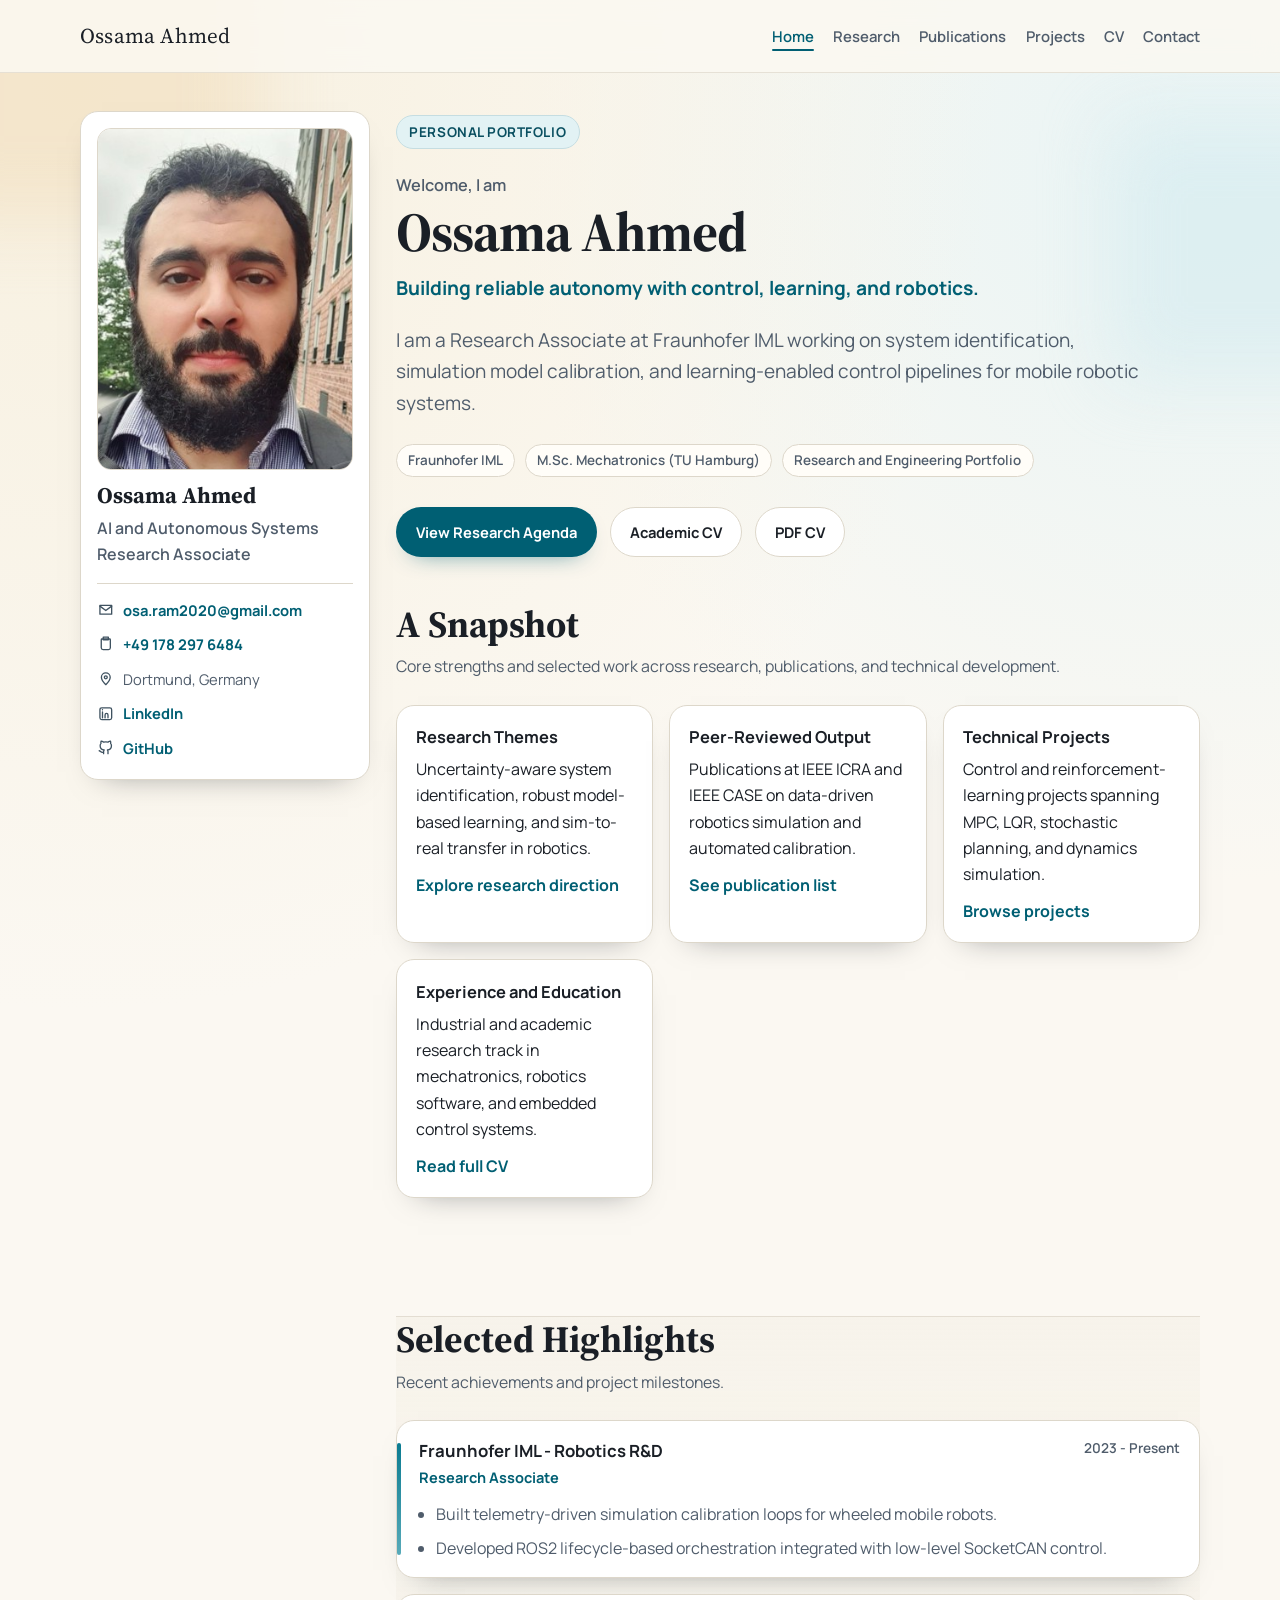
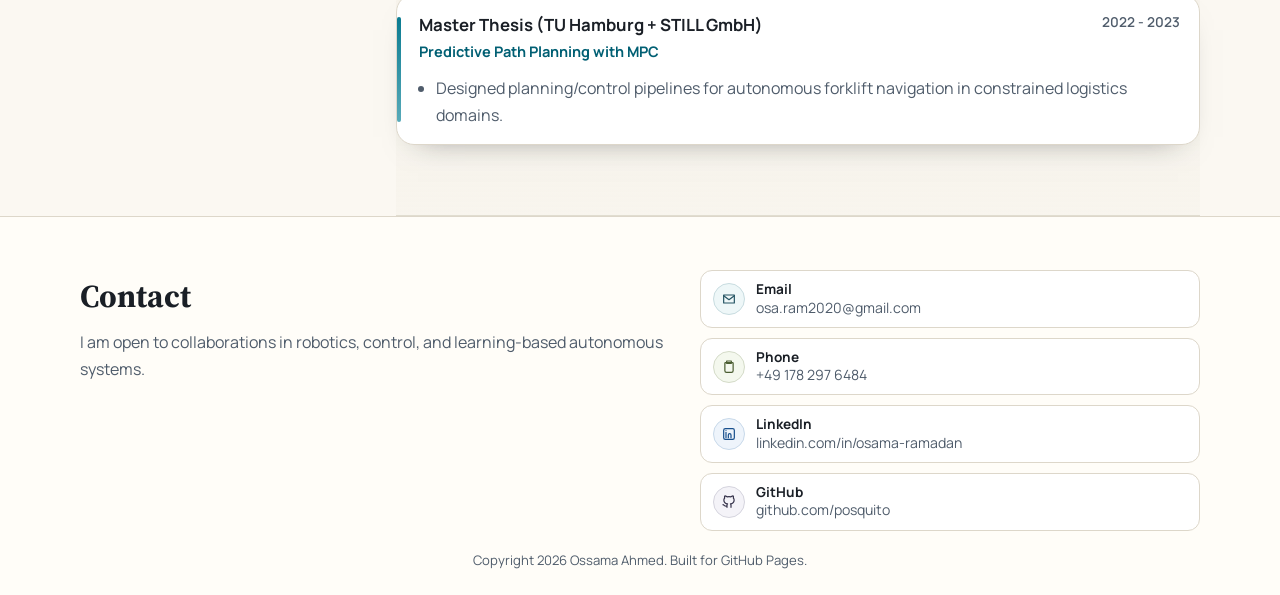
==== index.html @ fe667ec6 "improved the contact section" ====
<!DOCTYPE html>
<html lang="en">
<head>
  <meta charset="UTF-8">
  <meta name="viewport" content="width=device-width, initial-scale=1.0">
  <meta name="description" content="Personal academic portfolio of Ossama Ahmed in robotics, control, and autonomous systems.">
  <title>Ossama Ahmed | Portfolio</title>
  <link rel="preconnect" href="https://fonts.googleapis.com">
  <link rel="preconnect" href="https://fonts.gstatic.com" crossorigin>
  <link href="https://fonts.googleapis.com/css2?family=Manrope:wght@400;500;600;700;800&family=Source+Serif+4:opsz,wght@8..60,500;8..60,700&display=swap" rel="stylesheet">
  <link rel="stylesheet" href="assets/css/style.css">
</head>
<body>
  <div class="bg-orb orb-a" aria-hidden="true"></div>
  <div class="bg-orb orb-b" aria-hidden="true"></div>

  <header class="site-header">
    <nav class="navbar container" aria-label="Main navigation">
      <a class="logo" href="index.html">Ossama Ahmed</a>
      <ul class="nav-links">
        <li><a href="index.html" data-nav="home">Home</a></li>
        <li><a href="research.html" data-nav="research">Research</a></li>
        <li><a href="publications.html" data-nav="publications">Publications</a></li>
        <li><a href="projects.html" data-nav="projects">Projects</a></li>
        <li><a href="cv.html" data-nav="cv">CV</a></li>
        <li><a href="#contact">Contact</a></li>
      </ul>
    </nav>
  </header>

  <main class="home-main container">
    <aside class="home-sidebar reveal" aria-label="Profile and contact">
      <div class="sidebar-card card">
        <div class="profile-photo-wrap">
          <img src="assets/images/Oss.jpeg" alt="Portrait of Ossama Ahmed" class="profile-photo">
        </div>
        <div class="profile-details">
          <h2>Ossama Ahmed</h2>
          <p>AI and Autonomous Systems Research Associate</p>
        </div>
        <ul class="sidebar-contact-list">
          <li>
            <span class="contact-item">
              <span class="contact-icon" aria-hidden="true">
                <svg viewBox="0 0 24 24" fill="none" xmlns="http://www.w3.org/2000/svg">
                  <path d="M4 6h16v12H4z" stroke="currentColor" stroke-width="1.8" stroke-linejoin="round"/>
                  <path d="m4 7 8 6 8-6" stroke="currentColor" stroke-width="1.8" stroke-linecap="round" stroke-linejoin="round"/>
                </svg>
              </span>
              <a href="mailto:osa.ram2020@gmail.com">osa.ram2020@gmail.com</a>
            </span>
          </li>
          <li>
            <span class="contact-item">
              <span class="contact-icon" aria-hidden="true">
                <svg viewBox="0 0 24 24" fill="none" xmlns="http://www.w3.org/2000/svg">
                  <path d="M8.5 3h7v3.5h-7z" stroke="currentColor" stroke-width="1.8" stroke-linejoin="round"/>
                  <path d="M6.8 5.5h10.4a1 1 0 0 1 1 1v11a2.5 2.5 0 0 1-2.5 2.5H8.3A2.5 2.5 0 0 1 5.8 17.5v-11a1 1 0 0 1 1-1Z" stroke="currentColor" stroke-width="1.8"/>
                </svg>
              </span>
              <a href="tel:+491782976484">+49 178 297 6484</a>
            </span>
          </li>
          <li>
            <span class="contact-item">
              <span class="contact-icon" aria-hidden="true">
                <svg viewBox="0 0 24 24" fill="none" xmlns="http://www.w3.org/2000/svg">
                  <path d="M12 20s6-5.7 6-10a6 6 0 1 0-12 0c0 4.3 6 10 6 10Z" stroke="currentColor" stroke-width="1.8" stroke-linejoin="round"/>
                  <circle cx="12" cy="10" r="2" stroke="currentColor" stroke-width="1.8"/>
                </svg>
              </span>
              <span>Dortmund, Germany</span>
            </span>
          </li>
          <li>
            <span class="contact-item">
              <span class="contact-icon" aria-hidden="true">
                <svg viewBox="0 0 24 24" fill="none" xmlns="http://www.w3.org/2000/svg">
                  <path d="M7.5 9.5v8M7.5 6.5v.01M11 17.5v-4c0-1.1.9-2 2-2s2 .9 2 2v4" stroke="currentColor" stroke-width="1.8" stroke-linecap="round"/>
                  <rect x="4" y="4" width="16" height="16" rx="2.5" stroke="currentColor" stroke-width="1.8"/>
                </svg>
              </span>
              <a href="https://www.linkedin.com/in/osama-ramadan" target="_blank" rel="noopener noreferrer">LinkedIn</a>
            </span>
          </li>
          <li>
            <span class="contact-item">
              <span class="contact-icon" aria-hidden="true">
                <svg viewBox="0 0 24 24" fill="none" xmlns="http://www.w3.org/2000/svg">
                  <path d="M9 18c-4 1.2-4-2-6-2m12 4v-3a2.7 2.7 0 0 0-.8-2.1c2.7-.3 5.5-1.3 5.5-5.8A4.5 4.5 0 0 0 18.5 6 4.2 4.2 0 0 0 18.4 3S17.3 2.7 15 4.2a12 12 0 0 0-6 0C6.7 2.7 5.6 3 5.6 3A4.2 4.2 0 0 0 5.5 6a4.5 4.5 0 0 0-1.2 3.1c0 4.5 2.8 5.5 5.5 5.8A2.7 2.7 0 0 0 9 17v3" stroke="currentColor" stroke-width="1.8" stroke-linecap="round" stroke-linejoin="round"/>
                </svg>
              </span>
              <a href="https://github.com/posquito" target="_blank" rel="noopener noreferrer">GitHub</a>
            </span>
          </li>
        </ul>
      </div>
    </aside>

    <div class="home-content">
      <section class="hero reveal">
        <p class="eyebrow">Personal Portfolio</p>
        <p class="hero-intro">Welcome, I am</p>
        <h1 class="hero-name">Ossama Ahmed</h1>
        <p class="hero-role">Building reliable autonomy with control, learning, and robotics.</p>
        <p class="subtitle">
          I am a Research Associate at Fraunhofer IML working on system identification,
          simulation model calibration, and learning-enabled control pipelines for mobile robotic systems.
        </p>
        <div class="hero-meta">
          <span>Fraunhofer IML</span>
          <span>M.Sc. Mechatronics (TU Hamburg)</span>
          <span>Research and Engineering Portfolio</span>
        </div>
        <div class="hero-cta">
          <a href="research.html" class="btn btn-primary">View Research Agenda</a>
          <a href="cv.html" class="btn btn-secondary">Academic CV</a>
          <a href="assets/Awesome_CV.pdf" class="btn btn-secondary" target="_blank" rel="noopener noreferrer">PDF CV</a>
        </div>
      </section>

      <section class="section reveal">
        <div class="section-heading">
          <h2>A Snapshot</h2>
          <p>Core strengths and selected work across research, publications, and technical development.</p>
        </div>
        <div class="quick-grid">
          <article class="card quick-card">
            <h3>Research Themes</h3>
            <p>Uncertainty-aware system identification, robust model-based learning, and sim-to-real transfer in robotics.</p>
            <a href="research.html" class="text-link">Explore research direction</a>
          </article>
          <article class="card quick-card">
            <h3>Peer-Reviewed Output</h3>
            <p>Publications at IEEE ICRA and IEEE CASE on data-driven robotics simulation and automated calibration.</p>
            <a href="publications.html" class="text-link">See publication list</a>
          </article>
          <article class="card quick-card">
            <h3>Technical Projects</h3>
            <p>Control and reinforcement-learning projects spanning MPC, LQR, stochastic planning, and dynamics simulation.</p>
            <a href="projects.html" class="text-link">Browse projects</a>
          </article>
          <article class="card quick-card">
            <h3>Experience and Education</h3>
            <p>Industrial and academic research track in mechatronics, robotics software, and embedded control systems.</p>
            <a href="cv.html" class="text-link">Read full CV</a>
          </article>
        </div>
      </section>

      <section class="section section-alt reveal">
        <div class="section-heading">
          <h2>Selected Highlights</h2>
          <p>Recent achievements and project milestones.</p>
        </div>
        <div class="timeline compact-timeline">
          <article class="timeline-item card">
            <div class="timeline-head">
              <div>
                <h3>Fraunhofer IML - Robotics R&amp;D</h3>
                <p class="role">Research Associate</p>
              </div>
              <p class="date">2023 - Present</p>
            </div>
            <ul>
              <li>Built telemetry-driven simulation calibration loops for wheeled mobile robots.</li>
              <li>Developed ROS2 lifecycle-based orchestration integrated with low-level SocketCAN control.</li>
            </ul>
          </article>
          <article class="timeline-item card">
            <div class="timeline-head">
              <div>
                <h3>Master Thesis (TU Hamburg + STILL GmbH)</h3>
                <p class="role">Predictive Path Planning with MPC</p>
              </div>
              <p class="date">2022 - 2023</p>
            </div>
            <ul>
              <li>Designed planning/control pipelines for autonomous forklift navigation in constrained logistics domains.</li>
            </ul>
          </article>
        </div>
      </section>
    </div>
  </main>

  <footer id="contact" class="footer reveal">
    <div class="container footer-grid">
      <div>
        <h2>Contact</h2>
        <p>I am open to collaborations in robotics, control, and learning-based autonomous systems.</p>
      </div>
      <div class="contact-list" aria-label="Contact links">
        <a class="contact-link" href="mailto:osa.ram2020@gmail.com" aria-label="Send an email to Ossama Ahmed">
          <span class="contact-link-icon" aria-hidden="true">
            <svg viewBox="0 0 24 24" fill="none" xmlns="http://www.w3.org/2000/svg">
              <path d="M4 6h16v12H4z" stroke="currentColor" stroke-width="1.8" stroke-linejoin="round"/>
              <path d="m4 7 8 6 8-6" stroke="currentColor" stroke-width="1.8" stroke-linecap="round" stroke-linejoin="round"/>
            </svg>
          </span>
          <span class="contact-link-text">
            <strong>Email</strong>
            <span>osa.ram2020@gmail.com</span>
          </span>
        </a>
        <a class="contact-link" href="tel:+491782976484" aria-label="Call Ossama Ahmed">
          <span class="contact-link-icon" aria-hidden="true">
            <svg viewBox="0 0 24 24" fill="none" xmlns="http://www.w3.org/2000/svg">
              <path d="M8.5 3h7v3.5h-7z" stroke="currentColor" stroke-width="1.8" stroke-linejoin="round"/>
              <path d="M6.8 5.5h10.4a1 1 0 0 1 1 1v11a2.5 2.5 0 0 1-2.5 2.5H8.3A2.5 2.5 0 0 1 5.8 17.5v-11a1 1 0 0 1 1-1Z" stroke="currentColor" stroke-width="1.8"/>
            </svg>
          </span>
          <span class="contact-link-text">
            <strong>Phone</strong>
            <span>+49 178 297 6484</span>
          </span>
        </a>
        <a class="contact-link" href="https://www.linkedin.com/in/osama-ramadan" target="_blank" rel="noopener noreferrer" aria-label="Open Ossama Ahmed LinkedIn profile">
          <span class="contact-link-icon" aria-hidden="true">
            <svg viewBox="0 0 24 24" fill="none" xmlns="http://www.w3.org/2000/svg">
              <path d="M7.5 9.5v8M7.5 6.5v.01M11 17.5v-4c0-1.1.9-2 2-2s2 .9 2 2v4" stroke="currentColor" stroke-width="1.8" stroke-linecap="round"/>
              <rect x="4" y="4" width="16" height="16" rx="2.5" stroke="currentColor" stroke-width="1.8"/>
            </svg>
          </span>
          <span class="contact-link-text">
            <strong>LinkedIn</strong>
            <span>linkedin.com/in/osama-ramadan</span>
          </span>
        </a>
        <a class="contact-link" href="https://github.com/posquito" target="_blank" rel="noopener noreferrer" aria-label="Open Ossama Ahmed GitHub profile">
          <span class="contact-link-icon" aria-hidden="true">
            <svg viewBox="0 0 24 24" fill="none" xmlns="http://www.w3.org/2000/svg">
              <path d="M9 18c-4 1.2-4-2-6-2m12 4v-3a2.7 2.7 0 0 0-.8-2.1c2.7-.3 5.5-1.3 5.5-5.8A4.5 4.5 0 0 0 18.5 6 4.2 4.2 0 0 0 18.4 3S17.3 2.7 15 4.2a12 12 0 0 0-6 0C6.7 2.7 5.6 3 5.6 3A4.2 4.2 0 0 0 5.5 6a4.5 4.5 0 0 0-1.2 3.1c0 4.5 2.8 5.5 5.5 5.8A2.7 2.7 0 0 0 9 17v3" stroke="currentColor" stroke-width="1.8" stroke-linecap="round" stroke-linejoin="round"/>
            </svg>
          </span>
          <span class="contact-link-text">
            <strong>GitHub</strong>
            <span>github.com/posquito</span>
          </span>
        </a>
      </div>
    </div>
    <p class="copyright">Copyright 2026 Ossama Ahmed. Built for GitHub Pages.</p>
  </footer>

  <script src="assets/js/main.js"></script>
</body>
</html>
---- assets/css/style.css ----
:root {
  --bg: #fbf8f2;
  --bg-soft: #f3efe5;
  --surface: #fffdf8;
  --surface-strong: #ffffff;
  --text: #1a1f26;
  --text-muted: #4f5c6b;
  --accent: #005f73;
  --accent-soft: #e2f2f4;
  --border: #ddd7ca;
  --shadow: 0 14px 30px -22px rgba(20, 26, 33, 0.5);
  --radius-lg: 18px;
  --radius-md: 12px;
  --font-sans: "Manrope", "Segoe UI", sans-serif;
  --font-serif: "Source Serif 4", Georgia, serif;
}

* {
  box-sizing: border-box;
  margin: 0;
  padding: 0;
}

html {
  scroll-behavior: smooth;
}

body {
  background:
    radial-gradient(circle at 6% 4%, #f7f0df 0, transparent 38%),
    radial-gradient(circle at 95% 8%, #e8f4f5 0, transparent 30%),
    var(--bg);
  color: var(--text);
  font-family: var(--font-sans);
  line-height: 1.65;
  -webkit-font-smoothing: antialiased;
  position: relative;
  overflow-x: hidden;
}

a {
  color: var(--accent);
  text-decoration: none;
}

a:hover,
a:focus-visible {
  text-decoration: underline;
}

.bg-orb {
  pointer-events: none;
  position: fixed;
  z-index: -1;
  filter: blur(35px);
  opacity: 0.45;
}

.orb-a {
  width: 340px;
  height: 340px;
  background: #f0d9b4;
  top: -120px;
  left: -80px;
}

.orb-b {
  width: 260px;
  height: 260px;
  background: #cfe9ee;
  right: -90px;
  top: 120px;
}

.container {
  width: min(1120px, 92vw);
  margin: 0 auto;
}

.site-header {
  position: sticky;
  top: 0;
  z-index: 100;
  border-bottom: 1px solid rgba(221, 215, 202, 0.7);
  background: rgba(251, 248, 242, 0.86);
  backdrop-filter: blur(12px);
}

.navbar {
  display: flex;
  justify-content: space-between;
  align-items: center;
  min-height: 72px;
  gap: 1.4rem;
}

.logo {
  font-family: var(--font-serif);
  font-size: 1.32rem;
  letter-spacing: 0.01em;
  color: var(--text);
}

.nav-links {
  list-style: none;
  display: flex;
  align-items: center;
  gap: 1.2rem;
  flex-wrap: wrap;
}

.nav-links a {
  color: var(--text-muted);
  font-size: 0.93rem;
  font-weight: 600;
  transition: color 0.25s ease;
}

.nav-links a:hover,
.nav-links a:focus-visible {
  color: var(--accent);
  text-decoration: none;
}

.nav-links a.active {
  color: var(--accent);
  position: relative;
}

.nav-links a.active::after {
  content: "";
  position: absolute;
  left: 0;
  bottom: -0.35rem;
  width: 100%;
  height: 2px;
  border-radius: 2px;
  background: var(--accent);
}

.hero {
  padding: 5.4rem 0 4.8rem;
}

.home-main {
  display: grid;
  grid-template-columns: minmax(250px, 290px) minmax(0, 1fr);
  gap: 1.6rem;
  padding-top: 2.4rem;
  align-items: start;
}

.home-sidebar {
  position: sticky;
  top: 94px;
}

.sidebar-card {
  padding: 1rem;
  border-radius: 20px;
  background: linear-gradient(180deg, #fffefa 0%, #fffdf8 100%);
}

.sidebar-contact-list {
  margin-top: 0.95rem;
  list-style: none;
  border-top: 1px solid var(--border);
  padding-top: 0.85rem;
  display: grid;
  gap: 0.46rem;
  color: var(--text-muted);
  font-size: 0.92rem;
}

.sidebar-contact-list a {
  font-weight: 700;
}

.contact-item {
  display: inline-flex;
  align-items: center;
  gap: 0.52rem;
}

.contact-icon {
  width: 1.1rem;
  height: 1.1rem;
  display: inline-flex;
  align-items: center;
  justify-content: center;
  color: #3f5260;
  flex-shrink: 0;
}

.contact-icon svg {
  width: 100%;
  height: 100%;
}

.home-content {
  min-width: 0;
}

.home-content .hero {
  padding: 0.2rem 0 2.8rem;
}

.home-content .section {
  padding-top: 0;
}

.home-content .section + .section {
  margin-top: 3rem;
}

.hero-layout {
  display: grid;
  grid-template-columns: 1.2fr 0.8fr;
  gap: 1.2rem;
  align-items: start;
}

.hero-main {
  padding-right: 0.4rem;
}

.hero-intro {
  margin-top: 0.35rem;
  color: var(--text-muted);
  font-size: 1.02rem;
  font-weight: 600;
}

.hero-name {
  margin-top: 0.12rem;
  max-width: 920px;
  font-family: var(--font-serif);
  font-size: clamp(2.4rem, 5.2vw, 4.15rem);
  letter-spacing: -0.024em;
  line-height: 1.04;
}

.hero-role {
  margin-top: 0.58rem;
  color: var(--accent);
  font-size: clamp(1rem, 1.8vw, 1.2rem);
  font-weight: 700;
}

.page-hero {
  padding: 4.1rem 0 2.8rem;
}

.eyebrow {
  display: inline-flex;
  align-items: center;
  gap: 0.5rem;
  margin-bottom: 1.1rem;
  padding: 0.32rem 0.8rem;
  border: 1px solid #c5dde1;
  background: var(--accent-soft);
  color: #094f60;
  border-radius: 999px;
  font-size: 0.84rem;
  font-weight: 700;
  text-transform: uppercase;
  letter-spacing: 0.04em;
}

.hero h1 {
  max-width: 920px;
  font-family: var(--font-serif);
  font-size: clamp(2rem, 4.6vw, 3.45rem);
  letter-spacing: -0.018em;
  line-height: 1.14;
}

.hero-profile {
  padding: 1rem;
  border-radius: 20px;
  background: linear-gradient(180deg, #fffefa 0%, #fffdf8 100%);
}

.profile-photo-wrap {
  width: 100%;
  aspect-ratio: 3 / 4;
  max-height: 360px;
  border-radius: 14px;
  overflow: hidden;
  border: 1px solid var(--border);
  background: #f6f1e7;
}

.profile-photo {
  width: 100%;
  height: 100%;
  object-fit: cover;
  display: block;
}

.profile-details {
  margin-top: 0.85rem;
}

.profile-details h2 {
  font-family: var(--font-serif);
  font-size: 1.4rem;
  line-height: 1.2;
}

.profile-details p {
  color: var(--text-muted);
  margin-top: 0.3rem;
  font-weight: 600;
}

.profile-points {
  margin-top: 0.7rem;
  padding-left: 1rem;
  color: var(--text-muted);
  font-size: 0.91rem;
}

.profile-points li + li {
  margin-top: 0.3rem;
}

.subtitle {
  max-width: 760px;
  margin-top: 1.25rem;
  color: var(--text-muted);
  font-size: clamp(1.04rem, 1.7vw, 1.19rem);
}

.hero-meta {
  display: flex;
  flex-wrap: wrap;
  gap: 0.62rem;
  margin-top: 1.55rem;
}

.hero-meta span {
  padding: 0.28rem 0.7rem;
  background: var(--surface);
  border: 1px solid var(--border);
  border-radius: 999px;
  font-size: 0.84rem;
  font-weight: 600;
  color: var(--text-muted);
}

.hero-cta {
  margin-top: 1.9rem;
  display: flex;
  gap: 0.8rem;
  flex-wrap: wrap;
}

.btn {
  border-radius: 999px;
  padding: 0.72rem 1.2rem;
  font-size: 0.92rem;
  font-weight: 700;
  border: 1px solid transparent;
  transition: transform 0.25s ease, box-shadow 0.25s ease, background-color 0.25s ease, border-color 0.25s ease;
}

.btn:hover,
.btn:focus-visible {
  text-decoration: none;
  transform: translateY(-1px);
}

.btn-primary {
  background: var(--accent);
  color: #ffffff;
  box-shadow: 0 10px 24px -16px rgba(0, 95, 115, 0.85);
}

.btn-primary:hover,
.btn-primary:focus-visible {
  background: #0a6d82;
}

.btn-secondary {
  border-color: var(--border);
  color: var(--text);
  background: var(--surface-strong);
}

.btn-secondary:hover,
.btn-secondary:focus-visible {
  border-color: #b8c6ce;
}

.section {
  padding: 4.4rem 0;
}

.section-alt {
  background: linear-gradient(180deg, rgba(245, 241, 232, 0.7) 0%, rgba(243, 239, 229, 0.32) 100%);
  border-top: 1px solid rgba(221, 215, 202, 0.8);
  border-bottom: 1px solid rgba(221, 215, 202, 0.8);
}

.section-heading {
  margin-bottom: 1.6rem;
}

.section-heading h2 {
  font-family: var(--font-serif);
  font-size: clamp(1.7rem, 3.1vw, 2.32rem);
  line-height: 1.2;
}

.section-heading p {
  color: var(--text-muted);
  margin-top: 0.42rem;
  font-size: 0.99rem;
}

.text-link {
  display: inline-block;
  margin-top: 0.65rem;
  font-weight: 700;
}

.quick-grid,
.project-grid,
.publication-list {
  display: grid;
  gap: 1rem;
}

.quick-grid {
  grid-template-columns: repeat(auto-fit, minmax(240px, 1fr));
}

.quick-card {
  padding: 1.1rem 1.2rem;
}

.quick-card h3 {
  font-size: 1.03rem;
  margin-bottom: 0.35rem;
}

.project-grid {
  grid-template-columns: repeat(auto-fit, minmax(270px, 1fr));
  align-items: stretch;
}

.project-card {
  padding: 1.2rem 1.25rem;
  display: flex;
  flex-direction: column;
  min-height: 100%;
}

.project-card h3 {
  font-size: 1.06rem;
  margin-bottom: 0.35rem;
}

.project-meta {
  color: var(--accent);
  font-size: 0.86rem;
  font-weight: 700;
  margin-bottom: 0.5rem;
}

.project-card .skills-list {
  margin-top: auto;
  padding-top: 0.9rem;
}

.publication-list {
  grid-template-columns: 1fr;
}

.publication-item {
  padding: 1.2rem 1.25rem;
}

.publication-item h2 {
  font-size: 1.18rem;
  line-height: 1.33;
  margin-bottom: 0.38rem;
}

.publication-topline {
  display: flex;
  justify-content: space-between;
  align-items: center;
  gap: 0.6rem;
  margin-bottom: 0.5rem;
}

.project-card h3 a,
.publication-item h2 a {
  color: var(--text);
  text-decoration: none;
}

.project-card h3 a:hover,
.project-card h3 a:focus-visible,
.publication-item h2 a:hover,
.publication-item h2 a:focus-visible {
  color: var(--accent);
  text-decoration: underline;
}

.callout-card {
  padding: 1.3rem;
  display: flex;
  flex-direction: column;
  align-items: flex-start;
}

.callout-card h3 {
  font-size: 1.1rem;
  margin-bottom: 0.45rem;
}

.callout-card .btn {
  margin-top: auto;
  align-self: flex-start;
}

.compact-timeline .timeline-item {
  padding-top: 1rem;
  padding-bottom: 1rem;
}

.card {
  background: var(--surface-strong);
  border: 1px solid var(--border);
  border-radius: var(--radius-lg);
  box-shadow: var(--shadow);
}

.focus-grid {
  display: grid;
  grid-template-columns: repeat(auto-fit, minmax(220px, 1fr));
  gap: 1rem;
}

.focus-card {
  padding: 1.2rem 1.25rem;
}

.focus-card h3 {
  font-size: 1.02rem;
  margin-bottom: 0.45rem;
  color: var(--accent);
}

.timeline {
  display: grid;
  gap: 1rem;
}

.timeline-item {
  padding: 1.2rem 1.2rem 1.2rem 1.42rem;
  position: relative;
}

.timeline-item::before {
  content: "";
  position: absolute;
  left: 0;
  top: 1.35rem;
  bottom: 1.35rem;
  width: 4px;
  border-radius: 20px;
  background: linear-gradient(180deg, #0a7b91 0%, #58aab9 100%);
}

.timeline-head {
  display: flex;
  justify-content: space-between;
  align-items: flex-start;
  gap: 0.8rem;
  flex-wrap: wrap;
  margin-bottom: 0.78rem;
}

.timeline-head h3 {
  font-size: 1.05rem;
}

.role,
.degree {
  color: var(--accent);
  font-weight: 700;
  font-size: 0.91rem;
}

.date {
  color: var(--text-muted);
  font-size: 0.85rem;
  font-weight: 600;
}

.timeline-item ul {
  padding-left: 1.05rem;
  color: var(--text-muted);
}

.timeline-item li + li {
  margin-top: 0.42rem;
}

.pub-grid,
.edu-grid,
.skills-grid {
  display: grid;
  gap: 1rem;
}

.pub-grid,
.edu-grid {
  grid-template-columns: repeat(auto-fit, minmax(280px, 1fr));
}

.pub-card,
.edu-card,
.skill-card {
  padding: 1.2rem 1.25rem;
}

.pub-venue {
  display: inline-block;
  margin-bottom: 0.5rem;
  padding: 0.23rem 0.58rem;
  border-radius: 999px;
  font-size: 0.74rem;
  font-weight: 800;
  letter-spacing: 0.04em;
  text-transform: uppercase;
  background: var(--accent-soft);
  color: #0a5d6f;
}

.pub-card h3,
.edu-card h3,
.skill-card h3 {
  font-size: 1.05rem;
  margin-bottom: 0.35rem;
}

.pub-authors {
  color: var(--text-muted);
  font-weight: 600;
  font-size: 0.9rem;
  margin-bottom: 0.45rem;
}

.skills-grid {
  grid-template-columns: repeat(auto-fit, minmax(240px, 1fr));
}

.skills-list {
  display: flex;
  flex-wrap: wrap;
  gap: 0.45rem;
}

.skills-list span {
  display: inline-block;
  border: 1px solid var(--border);
  background: var(--surface);
  color: var(--text-muted);
  padding: 0.3rem 0.62rem;
  border-radius: 999px;
  font-size: 0.82rem;
  font-weight: 600;
}

.footer {
  padding: 3.3rem 0 1.5rem;
  background: var(--surface);
  border-top: 1px solid var(--border);
}

.footer-grid {
  display: grid;
  grid-template-columns: 1.2fr 1fr;
  gap: 1.2rem;
  align-items: start;
}

.footer h2 {
  font-family: var(--font-serif);
  font-size: clamp(1.44rem, 2.7vw, 2rem);
  margin-bottom: 0.4rem;
}

.footer p {
  color: var(--text-muted);
}

.contact-list {
  display: grid;
  gap: 0.62rem;
  justify-items: start;
}

.contact-link {
  width: 100%;
  display: inline-flex;
  align-items: center;
  gap: 0.68rem;
  padding: 0.62rem 0.78rem;
  border: 1px solid var(--border);
  border-radius: var(--radius-md);
  background: var(--surface-strong);
  color: var(--text);
  text-decoration: none;
  transition: border-color 0.24s ease, box-shadow 0.24s ease, transform 0.24s ease;
}

.contact-link:hover,
.contact-link:focus-visible {
  text-decoration: none;
  border-color: #bccfd5;
  box-shadow: 0 10px 24px -22px rgba(16, 40, 58, 0.75);
  transform: translateY(-1px);
}

.contact-link-icon {
  width: 2rem;
  height: 2rem;
  border-radius: 999px;
  border: 1px solid #cadde2;
  background: #f2f8f9;
  color: #31515f;
  display: inline-flex;
  align-items: center;
  justify-content: center;
  flex-shrink: 0;
}

.contact-link-icon svg {
  width: 1rem;
  height: 1rem;
}

.contact-link[href^="mailto:"] .contact-link-icon {
  border-color: #c8dce0;
  background: #eef7f8;
  color: #255463;
}

.contact-link[href^="tel:"] .contact-link-icon {
  border-color: #d4dbc8;
  background: #f4f8ee;
  color: #4a5d31;
}

.contact-link[href*="linkedin.com"] .contact-link-icon {
  border-color: #c8d9ea;
  background: #eef4fb;
  color: #184f8d;
}

.contact-link[href*="github.com"] .contact-link-icon {
  border-color: #d5d4de;
  background: #f4f3f8;
  color: #35324a;
}

.contact-link[href*="linkedin.com"]:hover,
.contact-link[href*="linkedin.com"]:focus-visible {
  border-color: #b6cfe7;
}

.contact-link[href*="github.com"]:hover,
.contact-link[href*="github.com"]:focus-visible {
  border-color: #c8c6d7;
}

.contact-link-text {
  display: grid;
  gap: 0.08rem;
  min-width: 0;
}

.contact-link-text strong {
  font-size: 0.85rem;
  line-height: 1.2;
}

.contact-link-text span {
  color: var(--text-muted);
  font-size: 0.88rem;
  line-height: 1.3;
  overflow-wrap: anywhere;
}

.copyright {
  margin-top: 1.2rem;
  text-align: center;
  color: var(--text-muted);
  font-size: 0.82rem;
}

.reveal {
  opacity: 0;
  transform: translateY(18px);
  transition: opacity 0.58s ease, transform 0.58s ease;
}

.reveal.is-visible {
  opacity: 1;
  transform: translateY(0);
}

@media (max-width: 780px) {
  .navbar {
    min-height: auto;
    padding: 0.9rem 0;
    flex-direction: column;
    align-items: flex-start;
  }

  .footer-grid {
    grid-template-columns: 1fr;
  }

  .timeline-head {
    flex-direction: column;
  }

  .publication-topline {
    flex-direction: column;
    align-items: flex-start;
  }

  .home-main {
    grid-template-columns: 1fr;
    padding-top: 1.6rem;
  }

  .home-sidebar {
    position: static;
  }

  .sidebar-card {
    max-width: 520px;
  }

  .home-content .hero {
    padding-top: 1.2rem;
  }

  .hero-layout {
    grid-template-columns: 1fr;
  }

  .hero-profile {
    max-width: 460px;
  }
}

@media (max-width: 560px) {
  .hero {
    padding-top: 4.2rem;
  }

  .section {
    padding: 3.3rem 0;
  }

  .btn {
    width: 100%;
    text-align: center;
  }

  .contact-link {
    padding: 0.58rem 0.7rem;
  }
}

@media (prefers-reduced-motion: reduce) {
  html {
    scroll-behavior: auto;
  }

  .reveal {
    opacity: 1;
    transform: none;
    transition: none;
  }

  .btn {
    transition: none;
  }
}
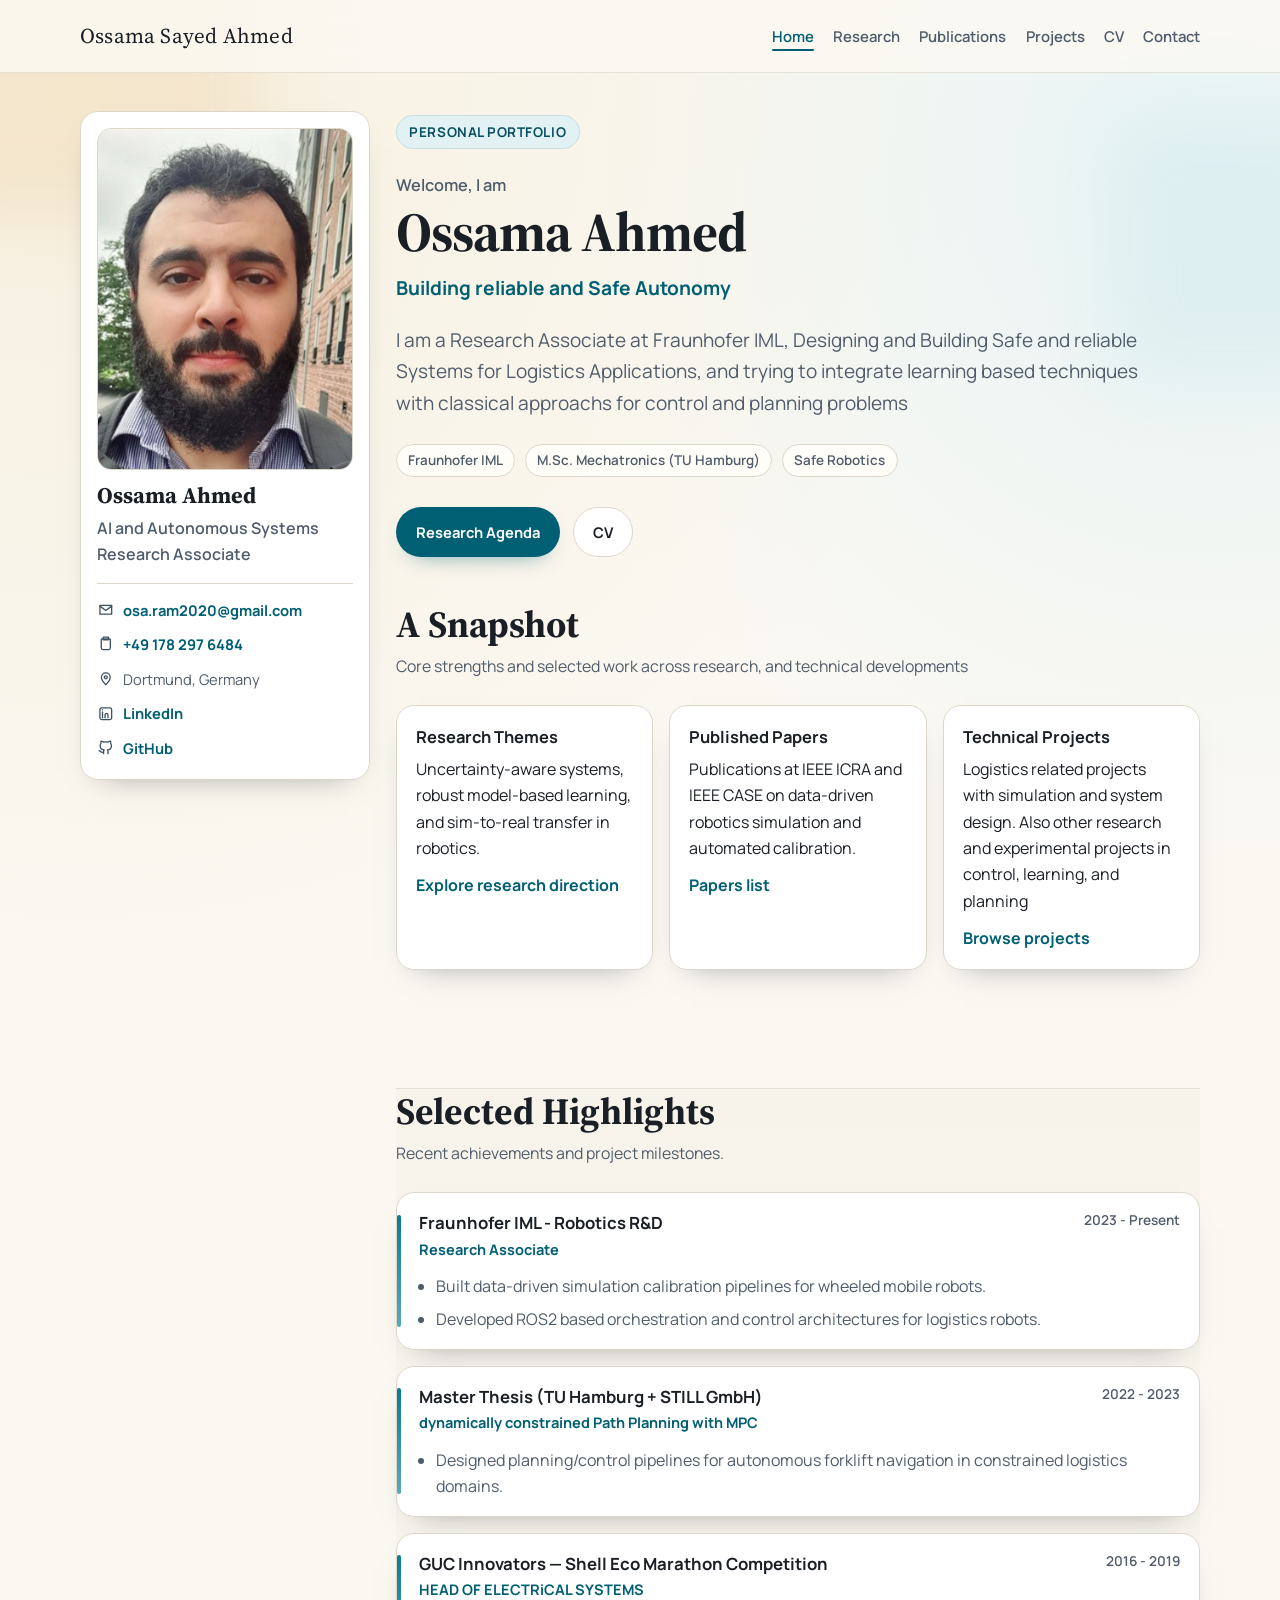
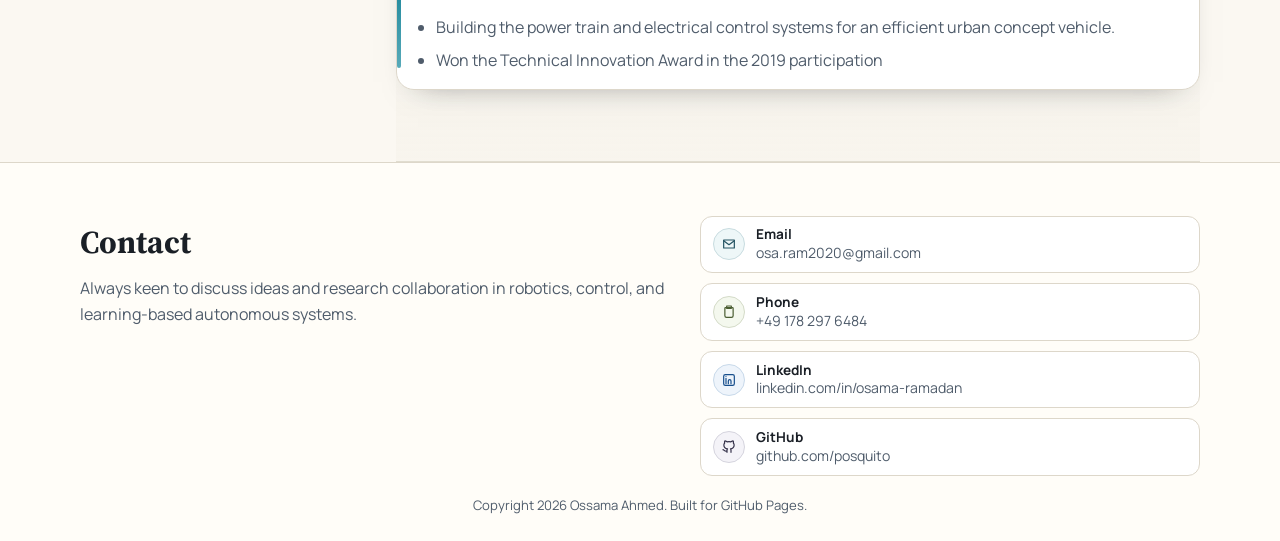
==== commit e045437a: "updated the links and texts" ====
--- a/index.html
+++ b/index.html
@@ -16,7 +16,7 @@
 
   <header class="site-header">
     <nav class="navbar container" aria-label="Main navigation">
-      <a class="logo" href="index.html">Ossama Ahmed</a>
+      <a class="logo" href="index.html">Ossama Sayed Ahmed</a>
       <ul class="nav-links">
         <li><a href="index.html" data-nav="home">Home</a></li>
         <li><a href="research.html" data-nav="research">Research</a></li>
@@ -102,48 +102,42 @@
         <p class="eyebrow">Personal Portfolio</p>
         <p class="hero-intro">Welcome, I am</p>
         <h1 class="hero-name">Ossama Ahmed</h1>
-        <p class="hero-role">Building reliable autonomy with control, learning, and robotics.</p>
+        <p class="hero-role">Building reliable and Safe Autonomy</p>
         <p class="subtitle">
-          I am a Research Associate at Fraunhofer IML working on system identification,
-          simulation model calibration, and learning-enabled control pipelines for mobile robotic systems.
+          I am a Research Associate at Fraunhofer IML, Designing and Building Safe and reliable Systems for Logistics Applications, and trying to integrate learning
+          based techniques with classical approachs for control and planning problems
         </p>
         <div class="hero-meta">
           <span>Fraunhofer IML</span>
           <span>M.Sc. Mechatronics (TU Hamburg)</span>
-          <span>Research and Engineering Portfolio</span>
+          <span>Safe Robotics</span>
         </div>
         <div class="hero-cta">
-          <a href="research.html" class="btn btn-primary">View Research Agenda</a>
-          <a href="cv.html" class="btn btn-secondary">Academic CV</a>
-          <a href="assets/Awesome_CV.pdf" class="btn btn-secondary" target="_blank" rel="noopener noreferrer">PDF CV</a>
+          <a href="research.html" class="btn btn-primary">Research Agenda</a>
+          <a href="cv.html" class="btn btn-secondary">CV</a>
         </div>
       </section>
 
       <section class="section reveal">
         <div class="section-heading">
           <h2>A Snapshot</h2>
-          <p>Core strengths and selected work across research, publications, and technical development.</p>
+          <p>Core strengths and selected work across research, and technical developments</p>
         </div>
         <div class="quick-grid">
           <article class="card quick-card">
             <h3>Research Themes</h3>
-            <p>Uncertainty-aware system identification, robust model-based learning, and sim-to-real transfer in robotics.</p>
+            <p>Uncertainty-aware systems, robust model-based learning, and sim-to-real transfer in robotics.</p>
             <a href="research.html" class="text-link">Explore research direction</a>
           </article>
           <article class="card quick-card">
-            <h3>Peer-Reviewed Output</h3>
+            <h3>Published Papers</h3>
             <p>Publications at IEEE ICRA and IEEE CASE on data-driven robotics simulation and automated calibration.</p>
-            <a href="publications.html" class="text-link">See publication list</a>
+            <a href="publications.html" class="text-link">Papers list</a>
           </article>
           <article class="card quick-card">
             <h3>Technical Projects</h3>
-            <p>Control and reinforcement-learning projects spanning MPC, LQR, stochastic planning, and dynamics simulation.</p>
+            <p>Logistics related projects with simulation and system design. Also other research and experimental projects in control, learning, and planning</p>
             <a href="projects.html" class="text-link">Browse projects</a>
-          </article>
-          <article class="card quick-card">
-            <h3>Experience and Education</h3>
-            <p>Industrial and academic research track in mechatronics, robotics software, and embedded control systems.</p>
-            <a href="cv.html" class="text-link">Read full CV</a>
           </article>
         </div>
       </section>
@@ -163,15 +157,15 @@
               <p class="date">2023 - Present</p>
             </div>
             <ul>
-              <li>Built telemetry-driven simulation calibration loops for wheeled mobile robots.</li>
-              <li>Developed ROS2 lifecycle-based orchestration integrated with low-level SocketCAN control.</li>
+              <li>Built data-driven simulation calibration pipelines for wheeled mobile robots.</li>
+              <li>Developed ROS2 based orchestration and control architectures for logistics robots.</li>
             </ul>
           </article>
           <article class="timeline-item card">
             <div class="timeline-head">
               <div>
                 <h3>Master Thesis (TU Hamburg + STILL GmbH)</h3>
-                <p class="role">Predictive Path Planning with MPC</p>
+                <p class="role">dynamically constrained Path Planning with MPC</p>
               </div>
               <p class="date">2022 - 2023</p>
             </div>
@@ -179,6 +173,19 @@
               <li>Designed planning/control pipelines for autonomous forklift navigation in constrained logistics domains.</li>
             </ul>
           </article>
+          <article class="timeline-item card">
+            <div class="timeline-head">
+              <div>
+                <h3>GUC Innovators — Shell Eco Marathon Competition</h3>
+                <p class="role">HEAD OF ELECTRiCAL SYSTEMS</p>
+              </div>
+              <p class="date">2016 - 2019</p>
+            </div>
+            <ul>
+              <li>Building the power train and electrical control systems for an efficient urban concept vehicle.</li>
+              <li>Won the Technical Innovation Award in the 2019 participation</li>
+            </ul>
+          </article>
         </div>
       </section>
     </div>
@@ -188,7 +195,7 @@
     <div class="container footer-grid">
       <div>
         <h2>Contact</h2>
-        <p>I am open to collaborations in robotics, control, and learning-based autonomous systems.</p>
+        <p>Always keen to discuss ideas and research collaboration in robotics, control, and learning-based autonomous systems.</p>
       </div>
       <div class="contact-list" aria-label="Contact links">
         <a class="contact-link" href="mailto:osa.ram2020@gmail.com" aria-label="Send an email to Ossama Ahmed">
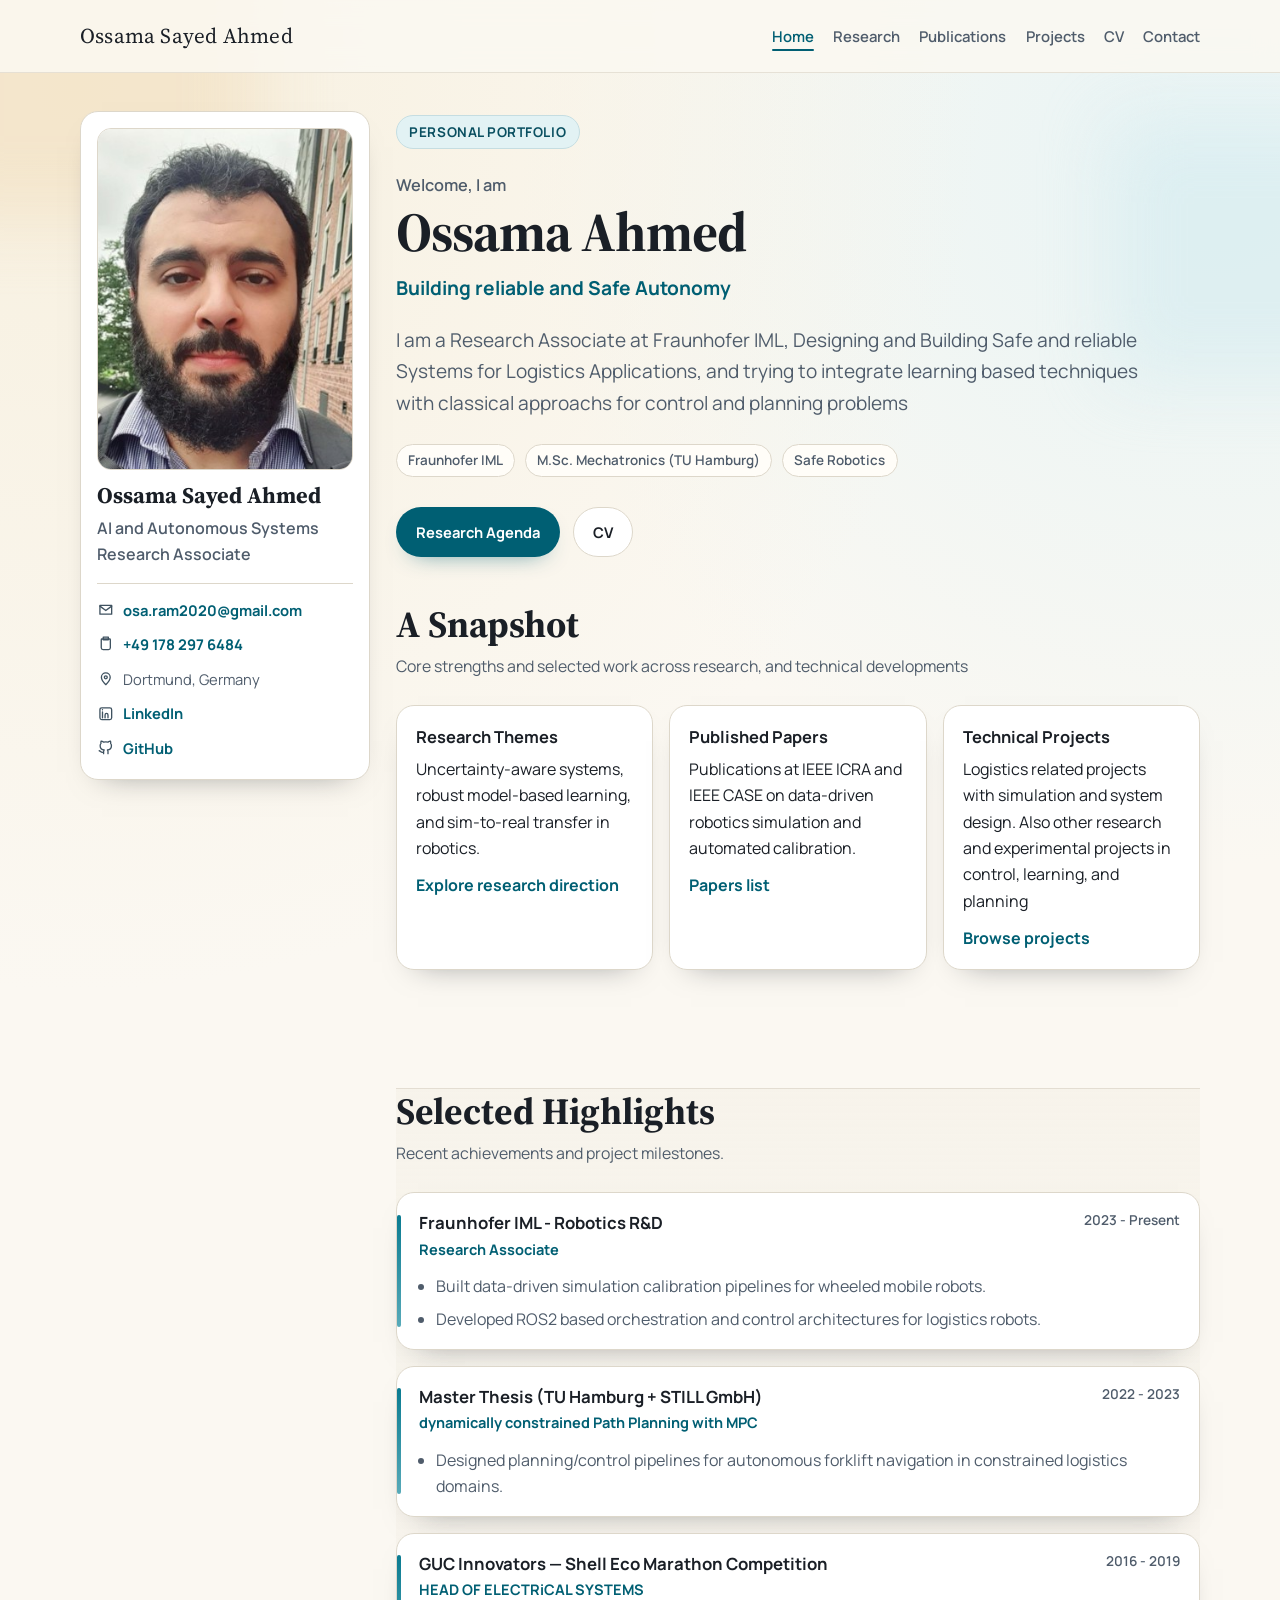
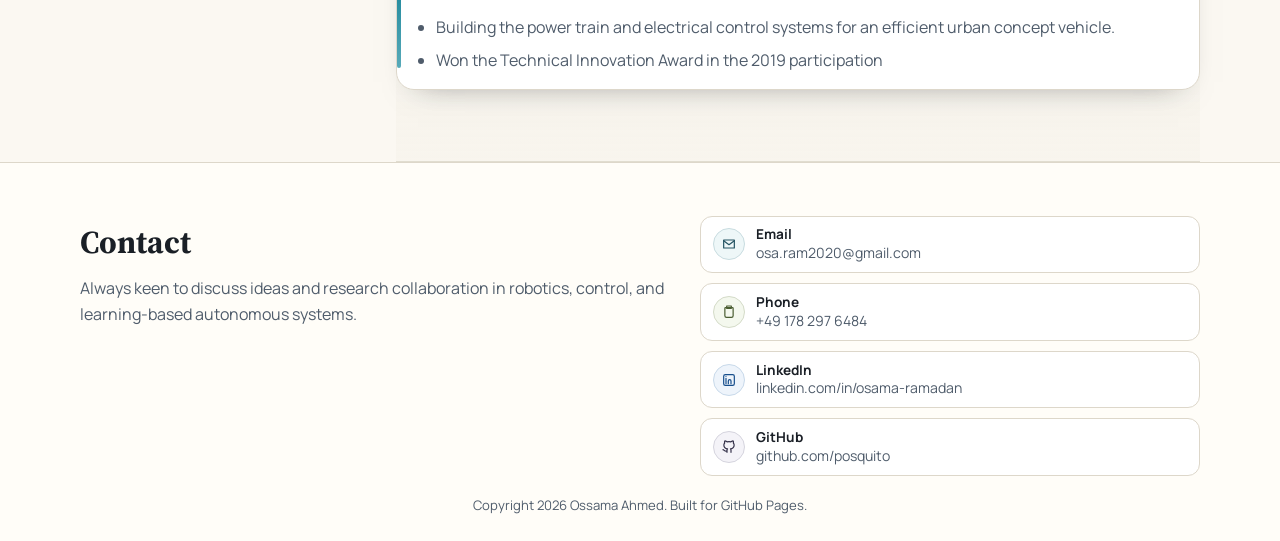
==== commit 47229247: "modify the name" ====
--- a/index.html
+++ b/index.html
@@ -35,7 +35,7 @@
           <img src="assets/images/Oss.jpeg" alt="Portrait of Ossama Ahmed" class="profile-photo">
         </div>
         <div class="profile-details">
-          <h2>Ossama Ahmed</h2>
+          <h2>Ossama Sayed Ahmed</h2>
           <p>AI and Autonomous Systems Research Associate</p>
         </div>
         <ul class="sidebar-contact-list">
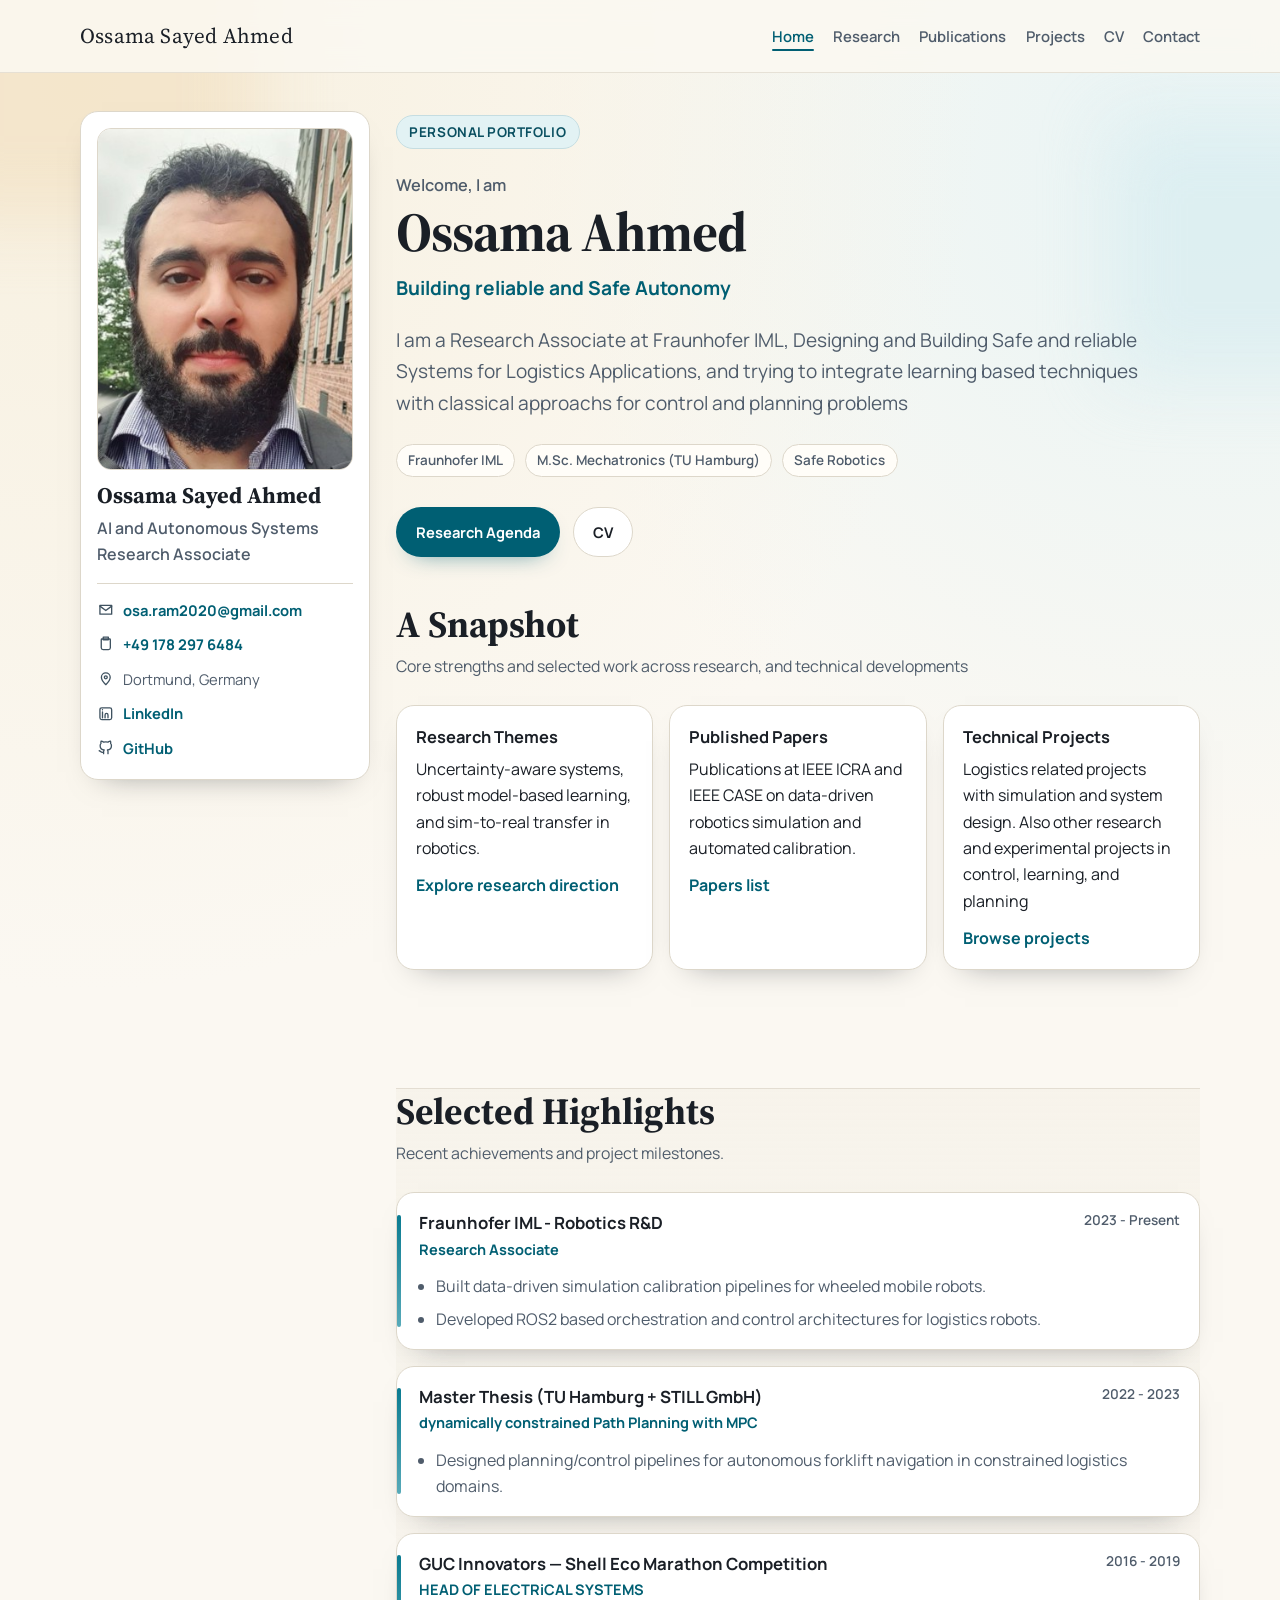
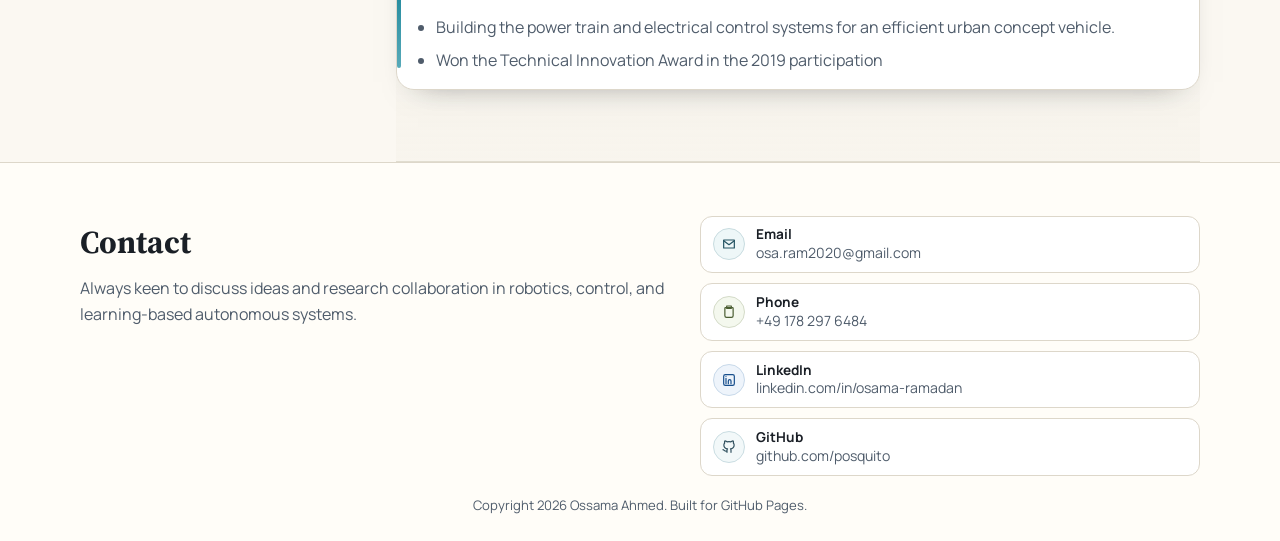
==== commit 260fb995: "updated the git repo in contact" ====
--- a/index.html
+++ b/index.html
@@ -234,7 +234,7 @@
             <span>linkedin.com/in/osama-ramadan</span>
           </span>
         </a>
-        <a class="contact-link" href="https://github.com/posquito" target="_blank" rel="noopener noreferrer" aria-label="Open Ossama Ahmed GitHub profile">
+        <a class="contact-link" href="https://gitlab.com/osa.ram2020/projects" target="_blank" rel="noopener noreferrer" aria-label="Open Ossama Ahmed GitHub profile">
           <span class="contact-link-icon" aria-hidden="true">
             <svg viewBox="0 0 24 24" fill="none" xmlns="http://www.w3.org/2000/svg">
               <path d="M9 18c-4 1.2-4-2-6-2m12 4v-3a2.7 2.7 0 0 0-.8-2.1c2.7-.3 5.5-1.3 5.5-5.8A4.5 4.5 0 0 0 18.5 6 4.2 4.2 0 0 0 18.4 3S17.3 2.7 15 4.2a12 12 0 0 0-6 0C6.7 2.7 5.6 3 5.6 3A4.2 4.2 0 0 0 5.5 6a4.5 4.5 0 0 0-1.2 3.1c0 4.5 2.8 5.5 5.5 5.8A2.7 2.7 0 0 0 9 17v3" stroke="currentColor" stroke-width="1.8" stroke-linecap="round" stroke-linejoin="round"/>
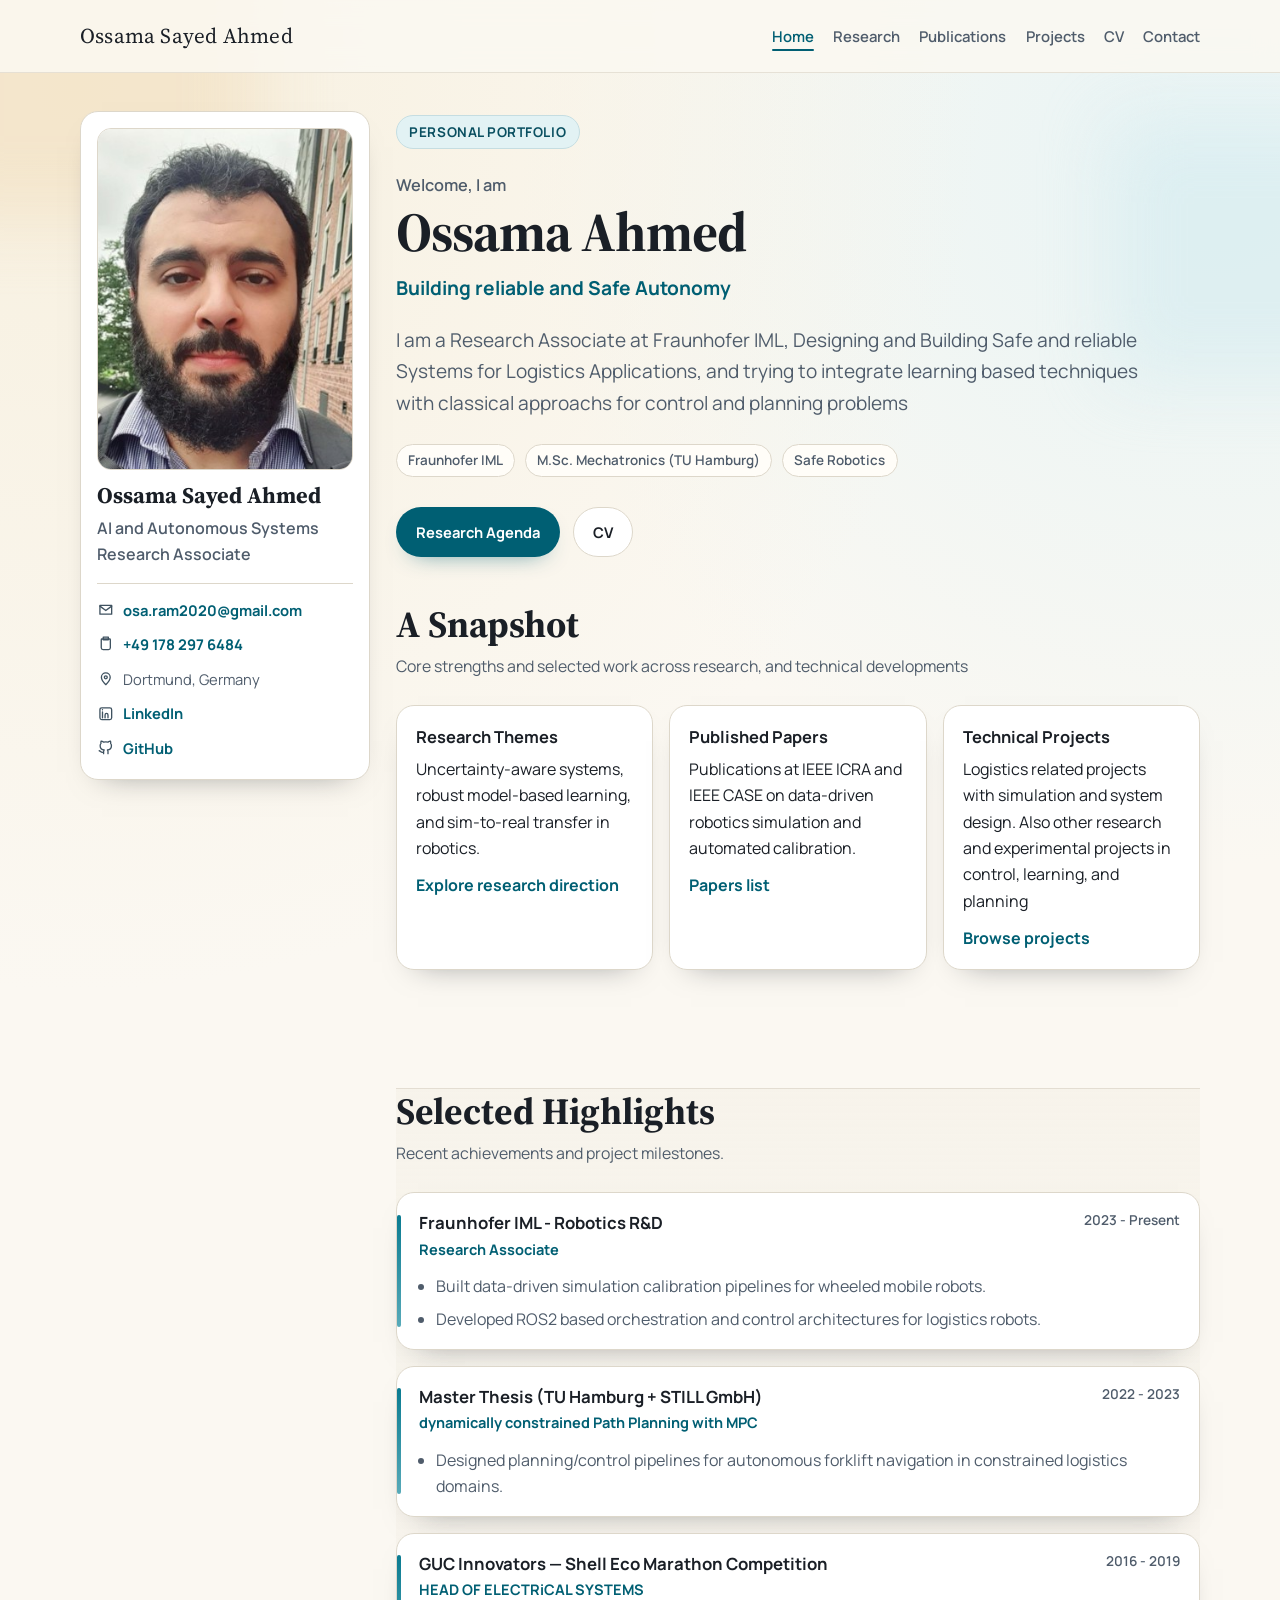
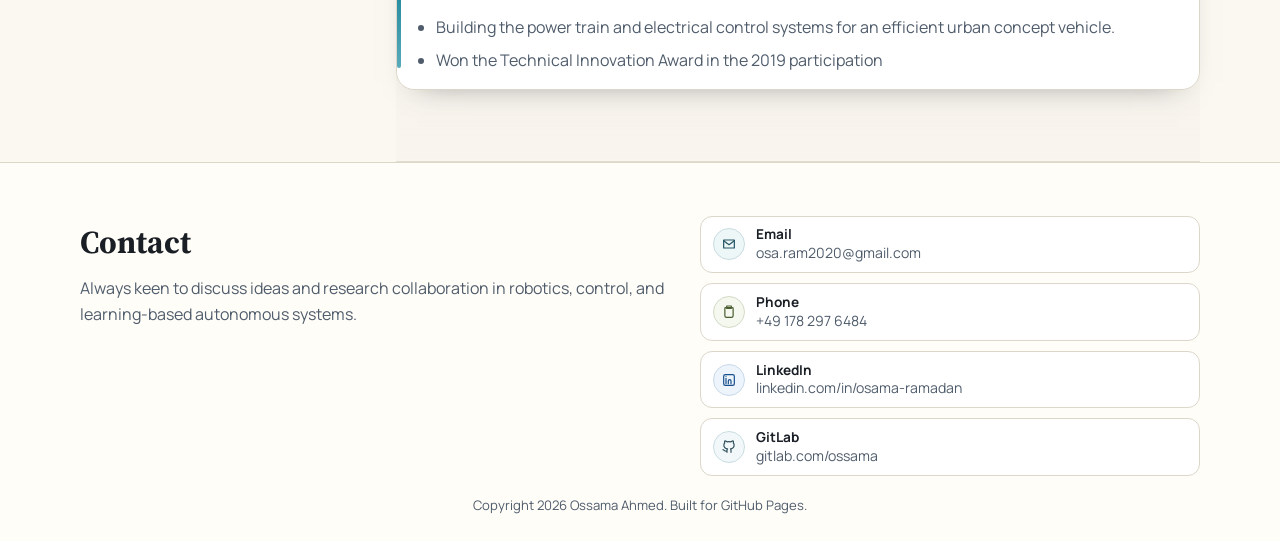
==== commit 7b5ba17d: "edit the contact repo name" ====
--- a/index.html
+++ b/index.html
@@ -4,7 +4,7 @@
   <meta charset="UTF-8">
   <meta name="viewport" content="width=device-width, initial-scale=1.0">
   <meta name="description" content="Personal academic portfolio of Ossama Ahmed in robotics, control, and autonomous systems.">
-  <title>Ossama Ahmed | Portfolio</title>
+  <title>Ossama Sayed Ahmed | Portfolio</title>
   <link rel="preconnect" href="https://fonts.googleapis.com">
   <link rel="preconnect" href="https://fonts.gstatic.com" crossorigin>
   <link href="https://fonts.googleapis.com/css2?family=Manrope:wght@400;500;600;700;800&family=Source+Serif+4:opsz,wght@8..60,500;8..60,700&display=swap" rel="stylesheet">
@@ -241,8 +241,8 @@
             </svg>
           </span>
           <span class="contact-link-text">
-            <strong>GitHub</strong>
-            <span>github.com/posquito</span>
+            <strong>GitLab</strong>
+            <span>gitlab.com/ossama</span>
           </span>
         </a>
       </div>
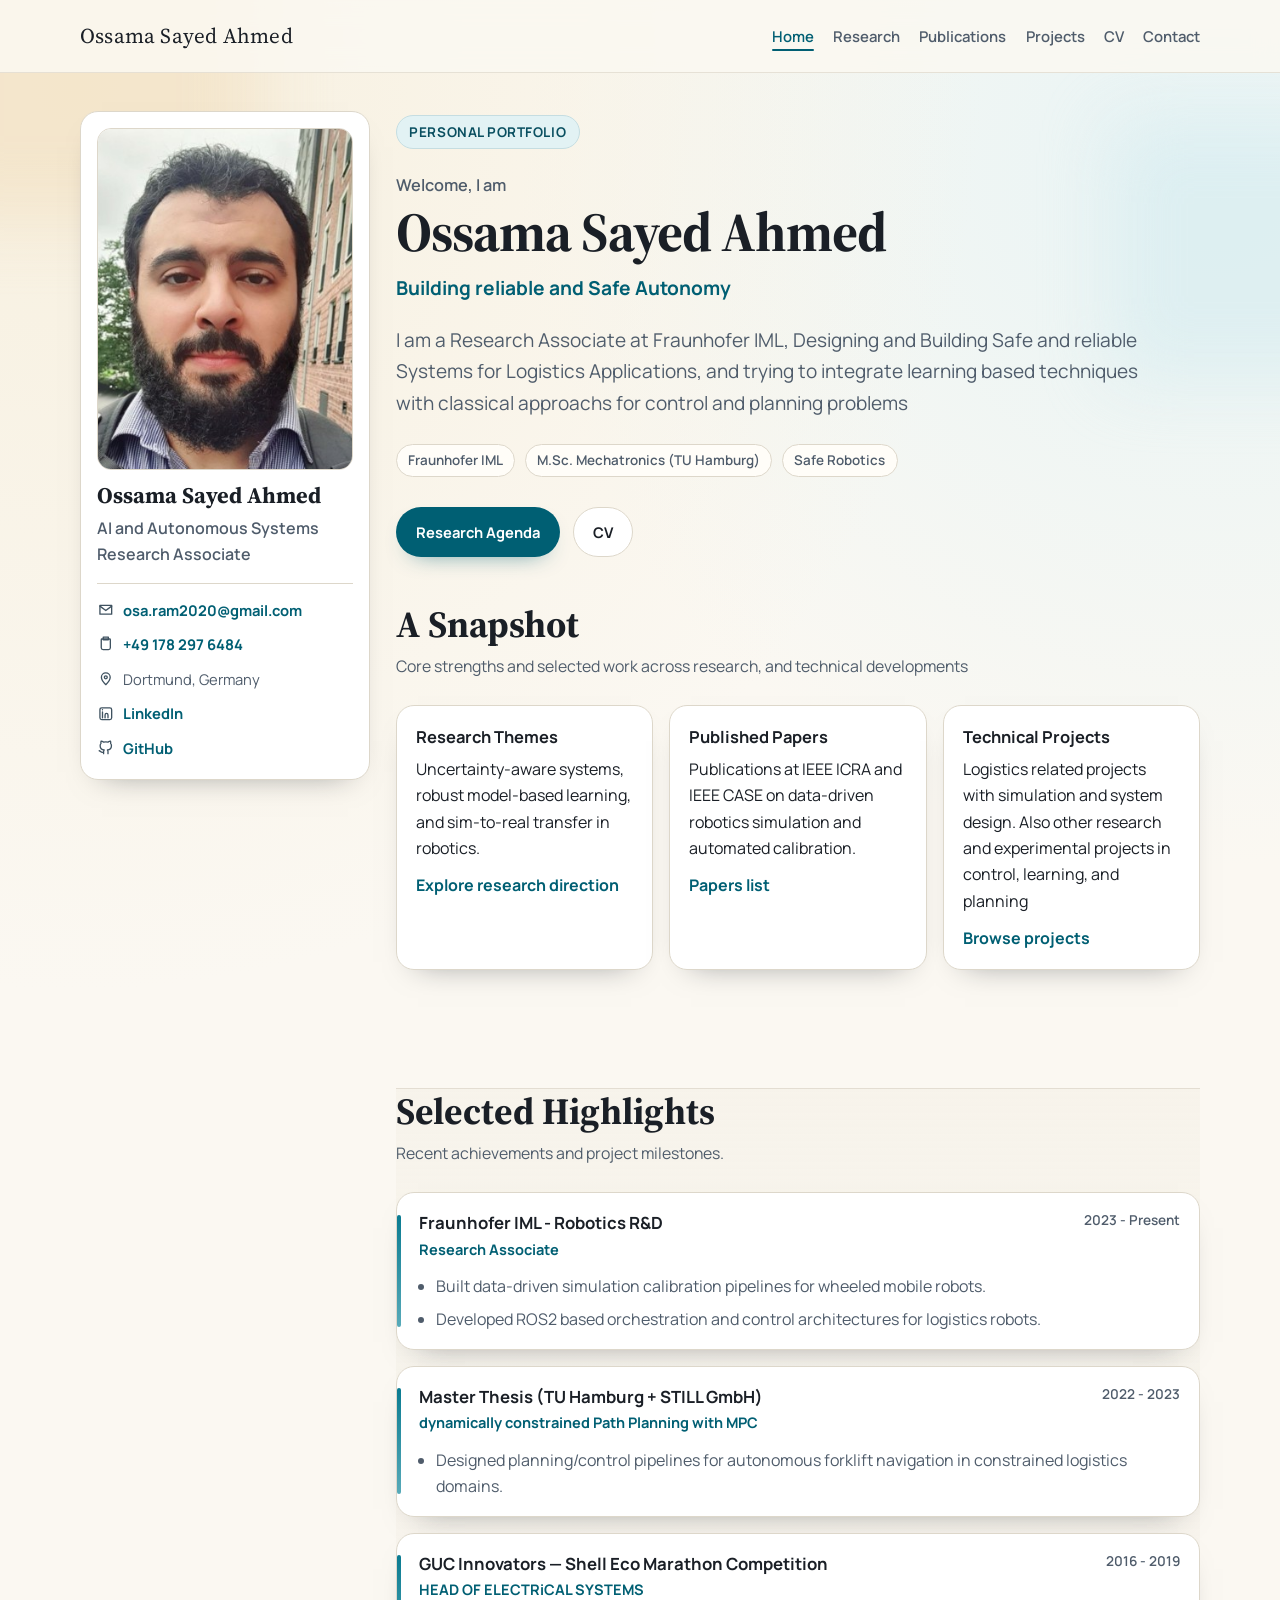
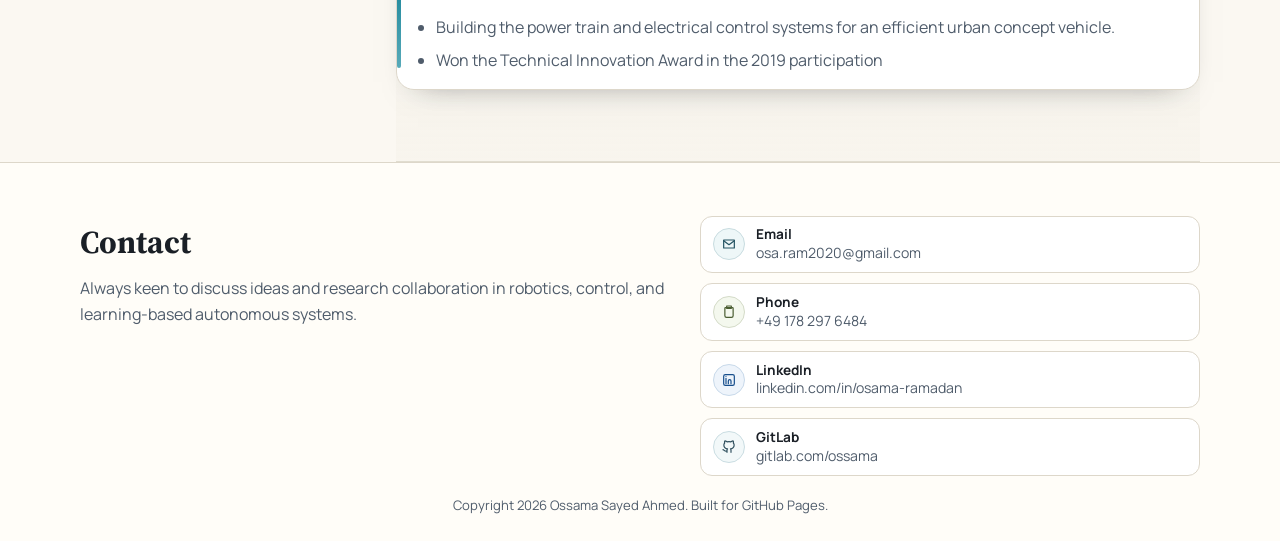
==== commit 7ead5933: "edit name again" ====
--- a/index.html
+++ b/index.html
@@ -101,7 +101,7 @@
       <section class="hero reveal">
         <p class="eyebrow">Personal Portfolio</p>
         <p class="hero-intro">Welcome, I am</p>
-        <h1 class="hero-name">Ossama Ahmed</h1>
+        <h1 class="hero-name">Ossama Sayed Ahmed</h1>
         <p class="hero-role">Building reliable and Safe Autonomy</p>
         <p class="subtitle">
           I am a Research Associate at Fraunhofer IML, Designing and Building Safe and reliable Systems for Logistics Applications, and trying to integrate learning
@@ -247,7 +247,7 @@
         </a>
       </div>
     </div>
-    <p class="copyright">Copyright 2026 Ossama Ahmed. Built for GitHub Pages.</p>
+    <p class="copyright">Copyright 2026 Ossama Sayed Ahmed. Built for GitHub Pages.</p>
   </footer>
 
   <script src="assets/js/main.js"></script>
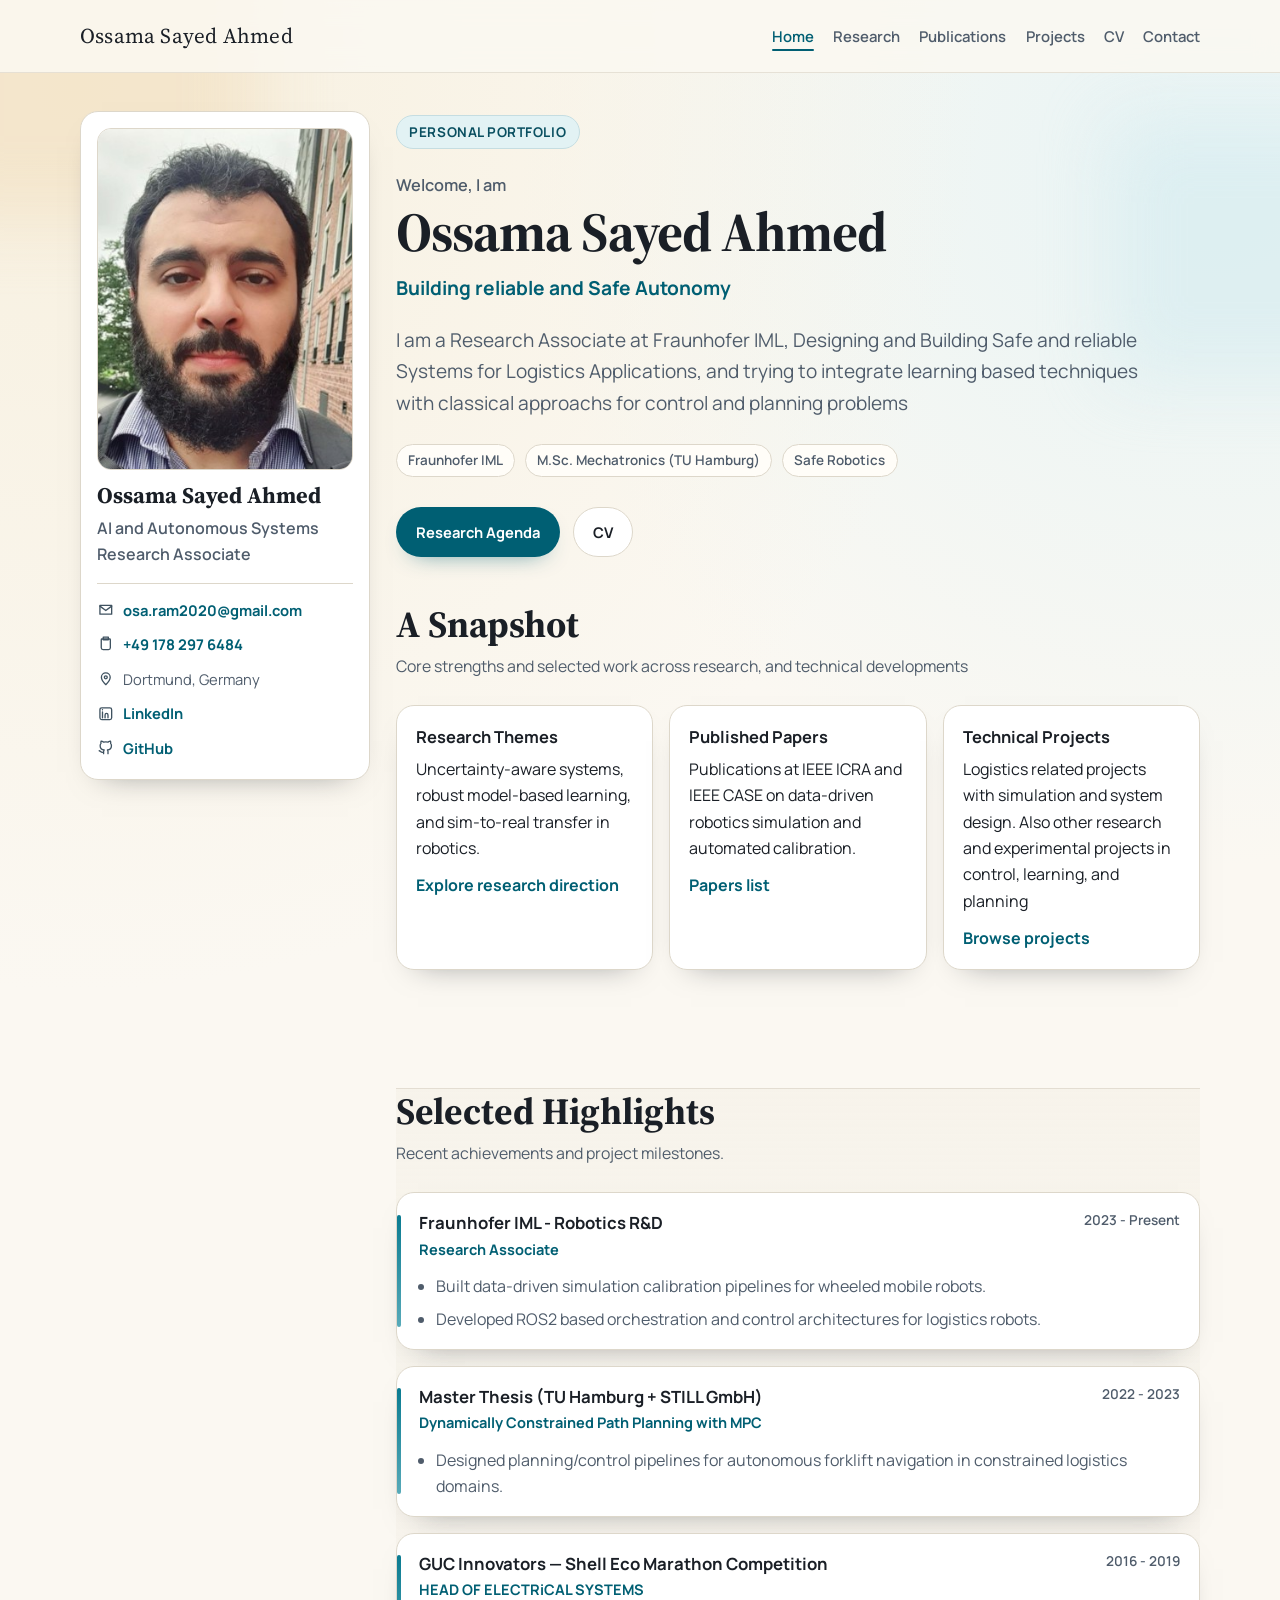
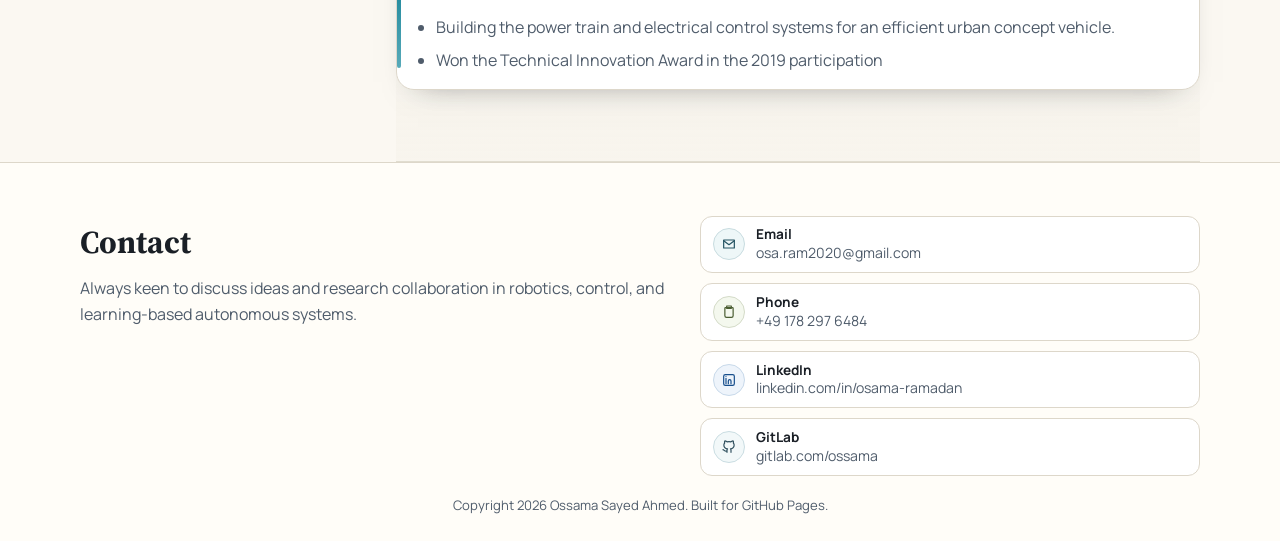
==== commit 630ffdb9: "updated links for code" ====
--- a/index.html
+++ b/index.html
@@ -165,7 +165,7 @@
             <div class="timeline-head">
               <div>
                 <h3>Master Thesis (TU Hamburg + STILL GmbH)</h3>
-                <p class="role">dynamically constrained Path Planning with MPC</p>
+                <p class="role">Dynamically Constrained Path Planning with MPC</p>
               </div>
               <p class="date">2022 - 2023</p>
             </div>
